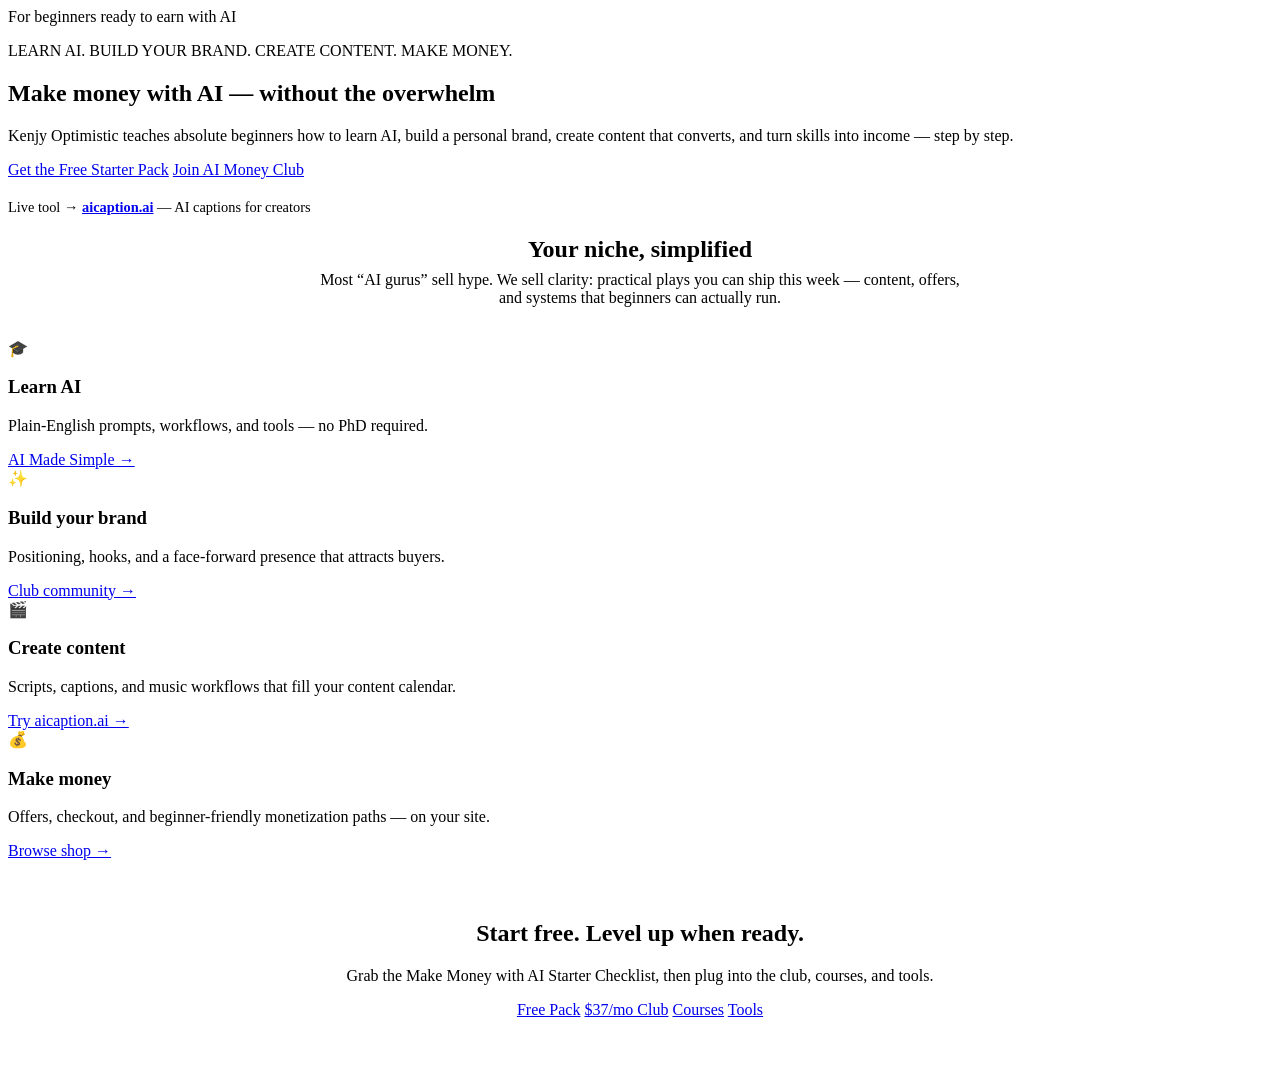
==== index.html @ 285927bf "Add Kenjy Optimistic marketing Hub static site" ====
<!DOCTYPE html>
<html lang="en">
<head>
  <meta charset="UTF-8" />
  <meta name="viewport" content="width=device-width, initial-scale=1" />
  <title>Kenjy Optimistic — Learn AI. Build Your Brand. Make Money.</title>
  <meta name="description" content="Teach beginners to make money with AI. Free starter pack, AI Money Club, courses, and tools like aicaption.ai." />
  <link rel="preconnect" href="https://fonts.googleapis.com" />
  <link rel="preconnect" href="https://fonts.gstatic.com" crossorigin />
  <link href="https://fonts.googleapis.com/css2?family=Inter:wght@400;500;600;700;800&display=swap" rel="stylesheet" />
  <link rel="stylesheet" href="/styles.css" />
</head>
<body>
  <header id="site-header" class="site-header"></header>
  <main id="main">
    <section class="hero container">
      <div class="badge">For beginners ready to earn with AI</div>
      <p class="tagline">LEARN AI. BUILD YOUR BRAND. CREATE CONTENT. MAKE MONEY.</p>
      <h1>Make money with <span class="neon-text">AI</span> — without the overwhelm</h1>
      <p class="lead">Kenjy Optimistic teaches absolute beginners how to learn AI, build a personal brand, create content that converts, and turn skills into income — step by step.</p>
      <div class="cta-row" style="justify-content:center">
        <a class="btn btn-primary btn-lg" href="/free/">Get the Free Starter Pack</a>
        <a class="btn btn-ghost btn-lg" href="/club/">Join AI Money Club</a>
      </div>
      <p style="margin-top:1.25rem;font-size:0.9rem">
        Live tool → <a href="https://aicaption.ai" target="_blank" rel="noopener"><strong>aicaption.ai</strong></a> — AI captions for creators
      </p>
    </section>

    <section class="section container">
      <h2 style="text-align:center;margin-bottom:0.5rem">Your niche, simplified</h2>
      <p style="text-align:center;max-width:640px;margin:0 auto 2rem">Most “AI gurus” sell hype. We sell clarity: practical plays you can ship this week — content, offers, and systems that beginners can actually run.</p>
      <div class="grid">
        <article class="glass card">
          <div class="feature-icon">🎓</div>
          <h3>Learn AI</h3>
          <p>Plain-English prompts, workflows, and tools — no PhD required.</p>
          <a class="btn btn-outline" href="/courses/ai-made-simple/">AI Made Simple →</a>
        </article>
        <article class="glass card">
          <div class="feature-icon">✨</div>
          <h3>Build your brand</h3>
          <p>Positioning, hooks, and a face-forward presence that attracts buyers.</p>
          <a class="btn btn-outline" href="/club/">Club community →</a>
        </article>
        <article class="glass card">
          <div class="feature-icon">🎬</div>
          <h3>Create content</h3>
          <p>Scripts, captions, and music workflows that fill your content calendar.</p>
          <a class="btn btn-outline" href="https://aicaption.ai" target="_blank" rel="noopener">Try aicaption.ai →</a>
        </article>
        <article class="glass card">
          <div class="feature-icon">💰</div>
          <h3>Make money</h3>
          <p>Offers, checkout, and beginner-friendly monetization paths — on your site.</p>
          <a class="btn btn-outline" href="/shop/">Browse shop →</a>
        </article>
      </div>
    </section>

    <section class="section container">
      <div class="glass card" style="text-align:center;padding:2.5rem 1.5rem">
        <h2>Start free. Level up when ready.</h2>
        <p>Grab the Make Money with AI Starter Checklist, then plug into the club, courses, and tools.</p>
        <div class="cta-row" style="justify-content:center">
          <a class="btn btn-primary" href="/free/">Free Pack</a>
          <a class="btn btn-ghost" href="/club/">$37/mo Club</a>
          <a class="btn btn-ghost" href="/courses/ai-made-simple/">Courses</a>
          <a class="btn btn-ghost" href="/tools/">Tools</a>
        </div>
      </div>
    </section>
  </main>
  <footer id="site-footer" class="site-footer"></footer>
  <script src="/config.js"></script>
  <script src="/nav.js"></script>
</body>
</html>
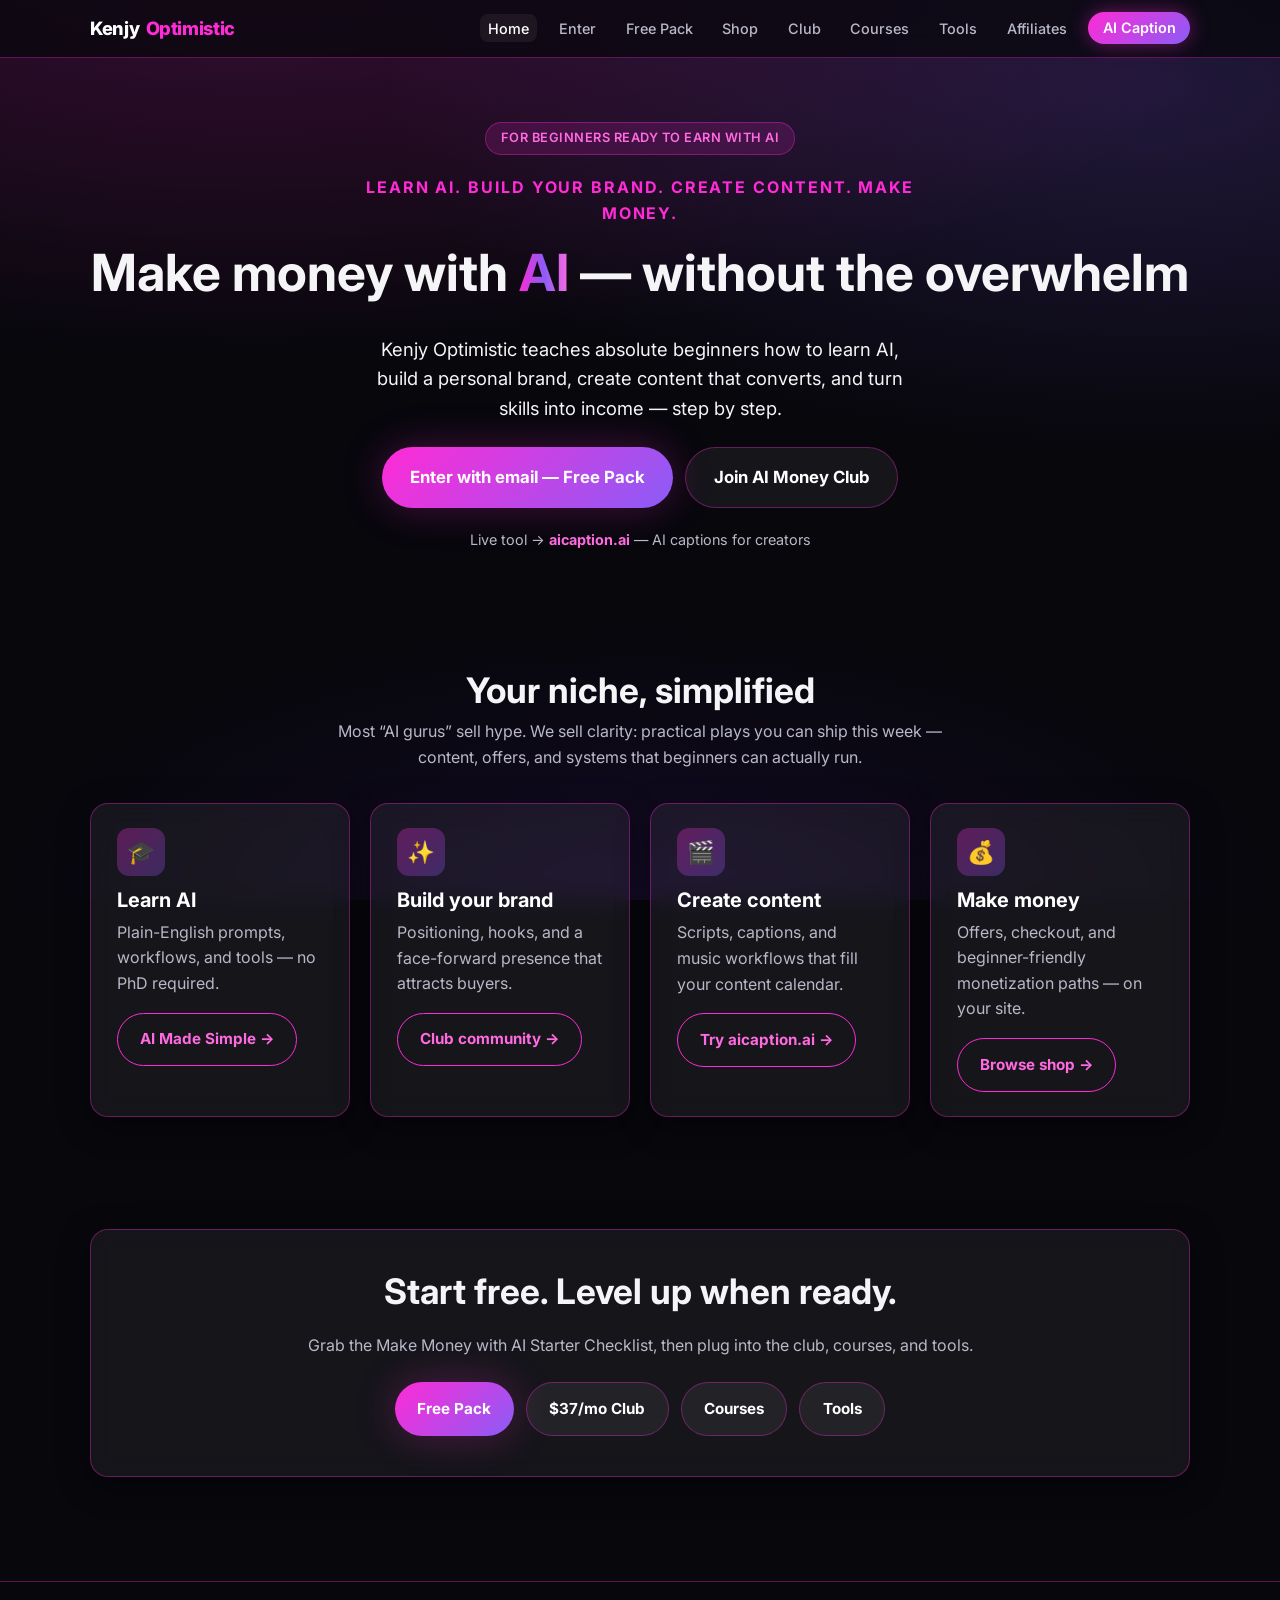
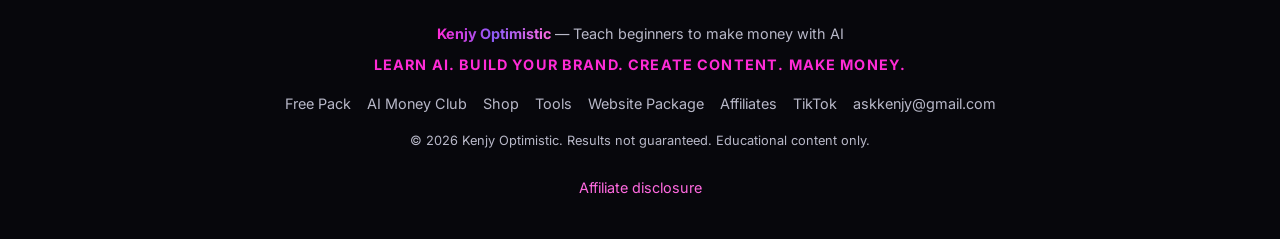
==== commit 9009073c: "Fix affiliate disclosure and add email-gate /enter landing" ====
--- a/index.html
+++ b/index.html
@@ -19,7 +19,7 @@
       <h1>Make money with <span class="neon-text">AI</span> — without the overwhelm</h1>
       <p class="lead">Kenjy Optimistic teaches absolute beginners how to learn AI, build a personal brand, create content that converts, and turn skills into income — step by step.</p>
       <div class="cta-row" style="justify-content:center">
-        <a class="btn btn-primary btn-lg" href="/free/">Get the Free Starter Pack</a>
+        <a class="btn btn-primary btn-lg" href="/enter/">Enter with email — Free Pack</a>
         <a class="btn btn-ghost btn-lg" href="/club/">Join AI Money Club</a>
       </div>
       <p style="margin-top:1.25rem;font-size:0.9rem">
--- a/styles.css
+++ b/styles.css
@@ -0,0 +1,269 @@
+/* Kenjy Optimistic — neon glassmorphism */
+:root {
+  --pink: #FF2BD6;
+  --pink-soft: #ff6ae0;
+  --purple: #8B5CF6;
+  --purple-deep: #5B21B6;
+  --black: #07070c;
+  --black-2: #0e0e18;
+  --white: #ffffff;
+  --glass: rgba(255, 255, 255, 0.06);
+  --glass-border: rgba(255, 43, 214, 0.35);
+  --text: #f5f5f7;
+  --muted: #b8b8c8;
+  --radius: 18px;
+  --shadow: 0 0 40px rgba(255, 43, 214, 0.25);
+  --font: "Inter", system-ui, -apple-system, Segoe UI, Roboto, sans-serif;
+}
+
+*, *::before, *::after { box-sizing: border-box; }
+html { scroll-behavior: smooth; }
+body {
+  margin: 0;
+  font-family: var(--font);
+  background: var(--black);
+  color: var(--text);
+  line-height: 1.6;
+  min-height: 100vh;
+  background-image:
+    radial-gradient(ellipse 80% 50% at 20% -10%, rgba(255, 43, 214, 0.22), transparent),
+    radial-gradient(ellipse 60% 40% at 90% 10%, rgba(139, 92, 246, 0.2), transparent),
+    radial-gradient(ellipse 50% 30% at 50% 100%, rgba(91, 33, 182, 0.15), transparent);
+  background-attachment: fixed;
+}
+
+a { color: var(--pink-soft); text-decoration: none; }
+a:hover { color: var(--white); text-decoration: underline; }
+img { max-width: 100%; height: auto; }
+h1, h2, h3, h4 { line-height: 1.2; margin: 0 0 0.6em; font-weight: 700; }
+h1 { font-size: clamp(2rem, 5vw, 3.2rem); }
+h2 { font-size: clamp(1.5rem, 3.5vw, 2.2rem); }
+h3 { font-size: 1.25rem; }
+p { margin: 0 0 1em; color: var(--muted); }
+.lead { font-size: 1.15rem; color: var(--text); }
+
+.container { width: min(1100px, 92%); margin: 0 auto; }
+.section { padding: 3.5rem 0; }
+.section-sm { padding: 2rem 0; }
+
+/* Nav */
+.site-header {
+  position: sticky; top: 0; z-index: 100;
+  backdrop-filter: blur(16px);
+  -webkit-backdrop-filter: blur(16px);
+  background: rgba(7, 7, 12, 0.75);
+  border-bottom: 1px solid var(--glass-border);
+}
+.nav {
+  display: flex; align-items: center; justify-content: space-between;
+  gap: 1rem; padding: 0.85rem 0; flex-wrap: wrap;
+}
+.logo {
+  font-weight: 800; font-size: 1.15rem; letter-spacing: -0.02em;
+  color: var(--white); text-decoration: none;
+  display: flex; align-items: center; gap: 0.4rem;
+}
+.logo span { color: var(--pink); }
+.logo:hover { text-decoration: none; color: var(--white); }
+.nav-links {
+  display: flex; flex-wrap: wrap; gap: 0.35rem 0.85rem;
+  list-style: none; margin: 0; padding: 0; align-items: center;
+}
+.nav-links a {
+  color: var(--muted); font-size: 0.9rem; font-weight: 500;
+  text-decoration: none; padding: 0.35rem 0.5rem; border-radius: 8px;
+}
+.nav-links a:hover, .nav-links a.active {
+  color: var(--white); background: var(--glass); text-decoration: none;
+}
+.nav-cta {
+  background: linear-gradient(135deg, var(--pink), var(--purple)) !important;
+  color: var(--white) !important; padding: 0.45rem 0.9rem !important;
+  border-radius: 999px !important; font-weight: 600 !important;
+  box-shadow: 0 0 20px rgba(255, 43, 214, 0.4);
+}
+.nav-cta:hover { filter: brightness(1.1); }
+
+/* Buttons */
+.btn {
+  display: inline-flex; align-items: center; justify-content: center; gap: 0.4rem;
+  padding: 0.85rem 1.4rem; border-radius: 999px; font-weight: 700;
+  font-size: 0.95rem; border: none; cursor: pointer;
+  text-decoration: none; transition: transform 0.15s, box-shadow 0.15s, filter 0.15s;
+  font-family: inherit;
+}
+.btn:hover { transform: translateY(-2px); text-decoration: none; color: var(--white); }
+.btn-primary {
+  background: linear-gradient(135deg, var(--pink), var(--purple));
+  color: var(--white); box-shadow: var(--shadow);
+}
+.btn-primary:hover { filter: brightness(1.08); color: var(--white); }
+.btn-ghost {
+  background: var(--glass); color: var(--white);
+  border: 1px solid var(--glass-border);
+}
+.btn-ghost:hover { border-color: var(--pink); color: var(--white); }
+.btn-outline {
+  background: transparent; color: var(--pink-soft);
+  border: 1px solid var(--pink);
+}
+.btn-lg { padding: 1rem 1.75rem; font-size: 1.05rem; }
+.btn-block { width: 100%; }
+.cta-row { display: flex; flex-wrap: wrap; gap: 0.75rem; margin-top: 1.5rem; }
+
+/* Glass cards */
+.glass {
+  background: var(--glass);
+  border: 1px solid var(--glass-border);
+  border-radius: var(--radius);
+  backdrop-filter: blur(12px);
+  -webkit-backdrop-filter: blur(12px);
+  box-shadow: 0 8px 32px rgba(0, 0, 0, 0.35);
+}
+.card {
+  padding: 1.5rem 1.6rem;
+  transition: border-color 0.2s, transform 0.2s;
+}
+.card:hover { border-color: var(--pink); transform: translateY(-3px); }
+.card h3 { color: var(--white); margin-bottom: 0.4em; }
+.card .price {
+  font-size: 1.75rem; font-weight: 800; color: var(--pink);
+  margin: 0.5rem 0;
+}
+.card .price small { font-size: 0.85rem; color: var(--muted); font-weight: 500; }
+.grid {
+  display: grid; gap: 1.25rem;
+  grid-template-columns: repeat(auto-fit, minmax(260px, 1fr));
+}
+.grid-3 { grid-template-columns: repeat(auto-fit, minmax(280px, 1fr)); }
+
+/* Hero */
+.hero {
+  padding: 4rem 0 3rem; text-align: center;
+}
+.hero .badge {
+  display: inline-block; padding: 0.35rem 0.9rem; border-radius: 999px;
+  background: rgba(255, 43, 214, 0.15); border: 1px solid var(--glass-border);
+  color: var(--pink-soft); font-size: 0.8rem; font-weight: 600;
+  letter-spacing: 0.04em; text-transform: uppercase; margin-bottom: 1.25rem;
+}
+.tagline {
+  font-size: clamp(0.85rem, 2vw, 1rem);
+  letter-spacing: 0.12em; text-transform: uppercase;
+  color: var(--pink); font-weight: 700; margin-bottom: 1rem;
+}
+.hero p { max-width: 560px; margin-left: auto; margin-right: auto; }
+
+/* Forms */
+.form-glass {
+  max-width: 420px; margin: 1.5rem auto 0; padding: 1.5rem;
+  text-align: left;
+}
+label { display: block; font-size: 0.85rem; color: var(--muted); margin-bottom: 0.35rem; }
+input[type="email"], input[type="text"] {
+  width: 100%; padding: 0.85rem 1rem; border-radius: 12px;
+  border: 1px solid var(--glass-border); background: rgba(0,0,0,0.4);
+  color: var(--white); font-size: 1rem; font-family: inherit; margin-bottom: 1rem;
+}
+input:focus { outline: 2px solid var(--pink); border-color: transparent; }
+
+/* Lists */
+.check-list { list-style: none; padding: 0; margin: 1rem 0; }
+.check-list li {
+  padding: 0.5rem 0 0.5rem 1.75rem; position: relative; color: var(--text);
+}
+.check-list li::before {
+  content: "✓"; position: absolute; left: 0; color: var(--pink); font-weight: 800;
+}
+
+/* Footer */
+.site-footer {
+  margin-top: 3rem; padding: 2.5rem 0 2rem;
+  border-top: 1px solid var(--glass-border);
+  text-align: center;
+}
+.site-footer p { font-size: 0.9rem; margin-bottom: 0.5rem; }
+.footer-links { display: flex; flex-wrap: wrap; justify-content: center; gap: 1rem; margin: 1rem 0; }
+.footer-links a { color: var(--muted); font-size: 0.9rem; }
+.neon-text {
+  background: linear-gradient(90deg, var(--pink), var(--purple), var(--pink-soft));
+  -webkit-background-clip: text; background-clip: text; color: transparent;
+}
+.pill {
+  display: inline-block; padding: 0.2rem 0.6rem; border-radius: 999px;
+  background: rgba(139, 92, 246, 0.25); color: var(--pink-soft);
+  font-size: 0.75rem; font-weight: 600;
+}
+.feature-icon {
+  width: 48px; height: 48px; border-radius: 12px;
+  display: flex; align-items: center; justify-content: center;
+  background: linear-gradient(135deg, rgba(255,43,214,0.3), rgba(139,92,246,0.3));
+  font-size: 1.4rem; margin-bottom: 0.75rem;
+}
+.disclaimer {
+  font-size: 0.85rem; color: var(--muted); border-left: 3px solid var(--purple);
+  padding: 0.75rem 1rem; margin: 1.5rem 0; background: var(--glass); border-radius: 0 12px 12px 0;
+}
+.skip-link {
+  position: absolute; left: -9999px; top: 0; background: var(--pink); color: white; padding: 0.5rem 1rem; z-index: 200;
+}
+.skip-link:focus { left: 1rem; top: 1rem; }
+@media (max-width: 640px) {
+  .nav-links { width: 100%; justify-content: flex-start; }
+  .hero { padding: 2.5rem 0 2rem; }
+}
+
+/* Affiliate disclosure — visitor-facing */
+.disclosure {
+  display: block;
+  width: 100%;
+  max-width: 720px;
+  margin: 1.5rem auto 2rem;
+  padding: 1.15rem 1.35rem;
+  border-radius: var(--radius);
+  border: 1px solid var(--glass-border);
+  background: rgba(255, 43, 214, 0.08);
+  color: var(--text);
+  font-size: 0.95rem;
+  line-height: 1.55;
+}
+.disclosure strong { color: var(--pink-soft); }
+.disclosure p { margin: 0; color: var(--text); }
+.disclosure-inline {
+  font-size: 0.8rem;
+  color: var(--muted);
+  margin-top: 1.5rem;
+  text-align: center;
+}
+code {
+  font-family: ui-monospace, SFMono-Regular, Menlo, Consolas, monospace;
+  font-size: 0.85em;
+  background: rgba(255,255,255,0.08);
+  padding: 0.1em 0.35em;
+  border-radius: 6px;
+  color: var(--pink-soft);
+  word-break: break-word;
+}
+
+/* Email gate landing */
+.gate-wrap {
+  min-height: calc(100vh - 4rem);
+  display: flex;
+  align-items: center;
+  justify-content: center;
+  padding: 2rem 0 3rem;
+}
+.gate-card {
+  width: min(440px, 100%);
+  padding: 2rem 1.75rem;
+  text-align: left;
+}
+.gate-card h1 { text-align: center; }
+.gate-card .lead { text-align: center; }
+.gate-error {
+  color: #ff8fab;
+  font-size: 0.9rem;
+  margin: 0.5rem 0 0;
+  display: none;
+}
+.gate-error.show { display: block; }
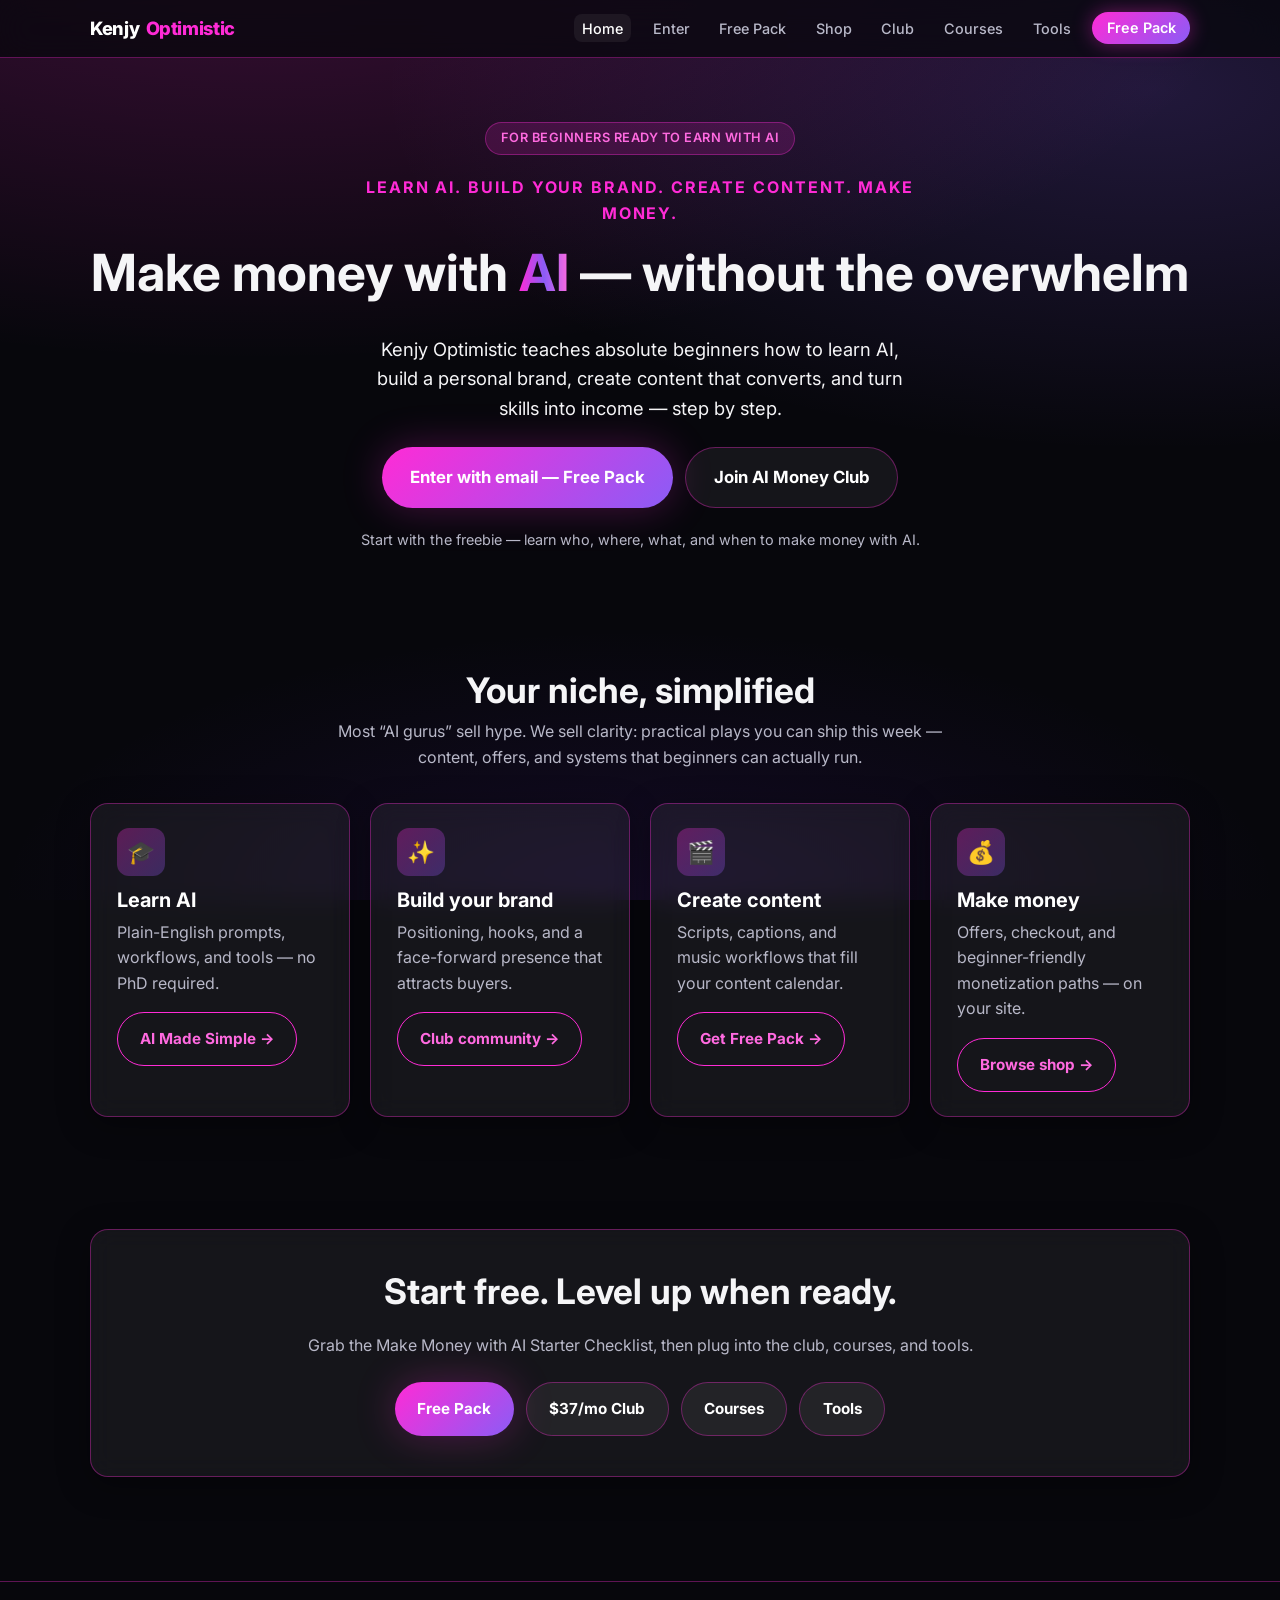
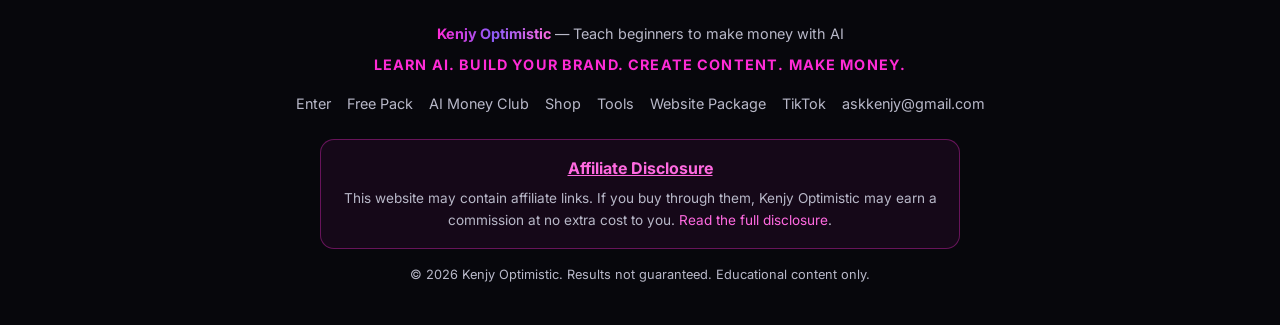
==== commit b6225a5b: "Demote aicaption.ai; beginners Free Pack is primary CTA" ====
--- a/index.html
+++ b/index.html
@@ -23,7 +23,7 @@
         <a class="btn btn-ghost btn-lg" href="/club/">Join AI Money Club</a>
       </div>
       <p style="margin-top:1.25rem;font-size:0.9rem">
-        Live tool → <a href="https://aicaption.ai" target="_blank" rel="noopener"><strong>aicaption.ai</strong></a> — AI captions for creators
+        Start with the freebie — learn who, where, what, and when to make money with AI.
       </p>
     </section>
 
@@ -47,7 +47,7 @@
           <div class="feature-icon">🎬</div>
           <h3>Create content</h3>
           <p>Scripts, captions, and music workflows that fill your content calendar.</p>
-          <a class="btn btn-outline" href="https://aicaption.ai" target="_blank" rel="noopener">Try aicaption.ai →</a>
+          <a class="btn btn-outline" href="/enter/">Get Free Pack →</a>
         </article>
         <article class="glass card">
           <div class="feature-icon">💰</div>
--- a/styles.css
+++ b/styles.css
@@ -261,9 +261,31 @@
 .gate-card h1 { text-align: center; }
 .gate-card .lead { text-align: center; }
 .gate-error {
-  color: #ff8fab;
+  color: var(--pink-soft);
   font-size: 0.9rem;
   margin: 0.5rem 0 0;
   display: none;
 }
 .gate-error.show { display: block; }
+
+.footer-disclosure {
+  margin: 1.5rem auto 0;
+  max-width: 640px;
+  padding: 1rem 1.15rem;
+  border-radius: 14px;
+  border: 1px solid var(--glass-border);
+  background: rgba(255, 43, 214, 0.06);
+  text-align: center;
+}
+.footer-disclosure-link {
+  display: inline-block;
+  font-weight: 700;
+  color: var(--pink-soft) !important;
+  text-decoration: underline !important;
+  margin-bottom: 0.4rem;
+}
+.footer-disclosure p {
+  margin: 0;
+  font-size: 0.85rem;
+  color: var(--muted);
+}
